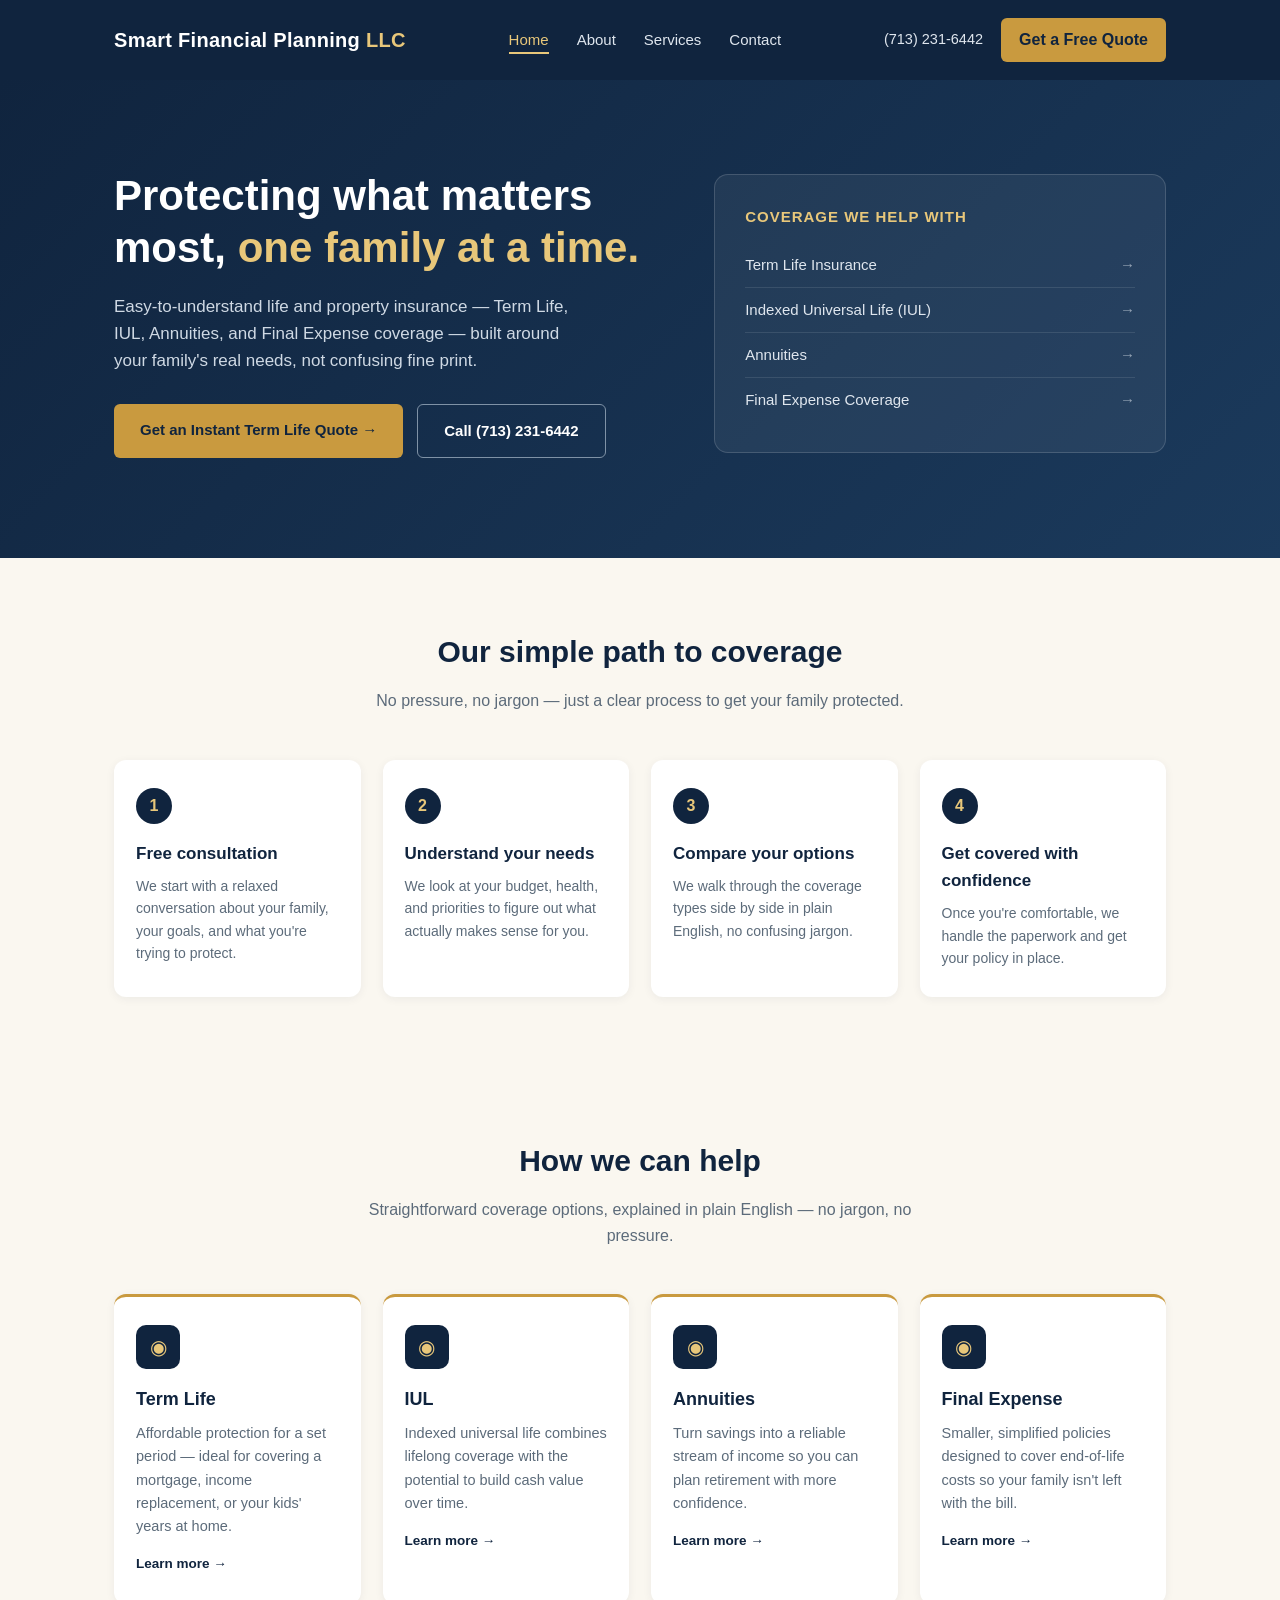
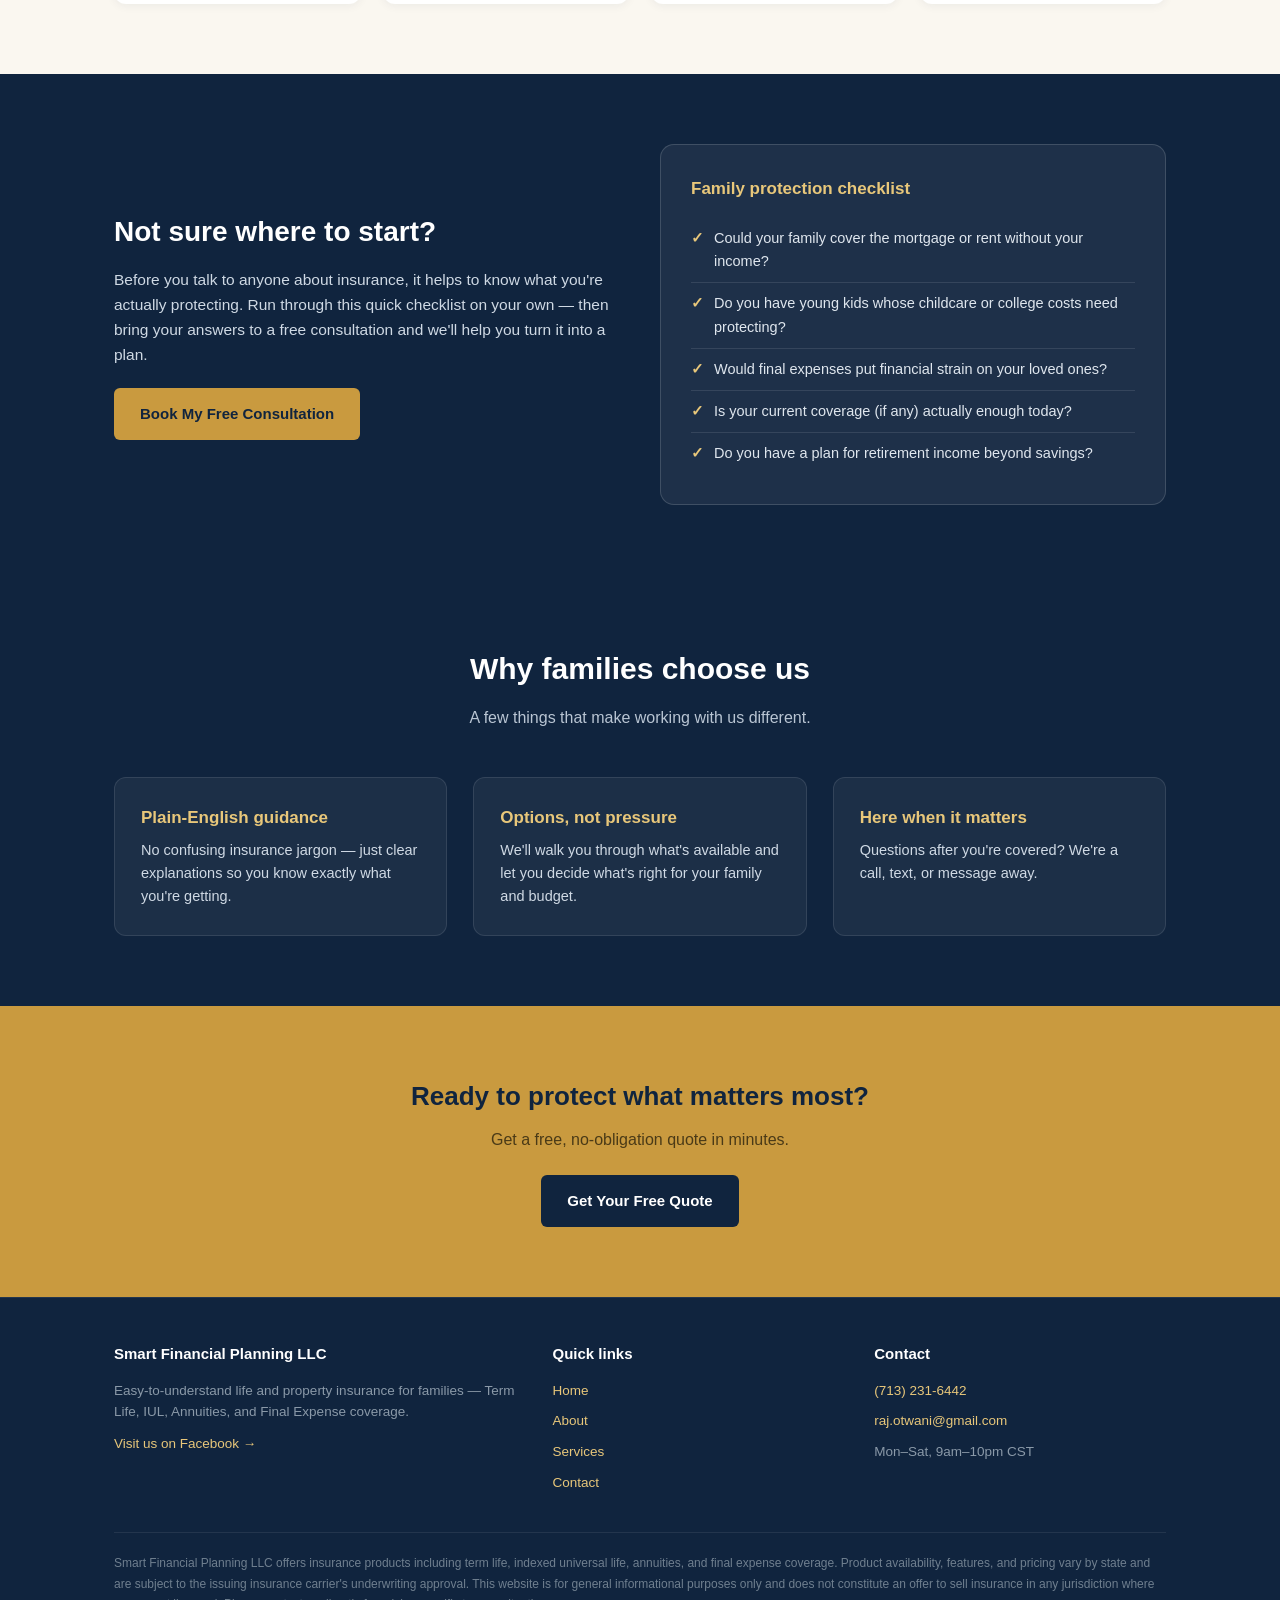
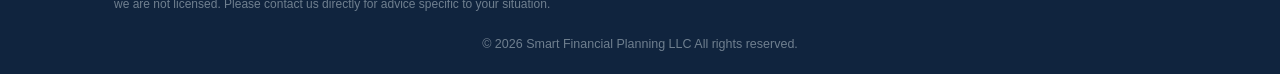
==== index.html @ 163ecabd "Add files via upload" ====
<!DOCTYPE html>
<html lang="en">
<head>
<meta charset="UTF-8">
<meta name="viewport" content="width=device-width, initial-scale=1.0">
<title>Smart Financial Planning LLC | Life &amp; Property Insurance</title>
<meta name="description" content="Easy-to-understand life and property insurance in Houston, TX — Term Life, IUL, Annuities, and Final Expense coverage from Smart Financial Planning LLC">
<link rel="stylesheet" href="styles.css">
</head>
<body>

<header>
  <div class="wrap">
    <div class="logo">Smart Financial Planning <span>LLC</span></div>
    <nav>
      <ul>
        <li><a href="index.html" class="active">Home</a></li>
        <li><a href="about.html">About</a></li>
        <li><a href="services.html">Services</a></li>
        <li><a href="contact.html">Contact</a></li>
      </ul>
    </nav>
    <div class="header-right">
      <span class="header-phone">(713) 231-6442</span>
      <a href="contact.html" class="nav-cta">Get a Free Quote</a>
    </div>
  </div>
</header>

<section class="hero">
  <div class="wrap">
    <div>
      <h1>Protecting what matters most, <em>one family at a time.</em></h1>
      <p>Easy-to-understand life and property insurance — Term Life, IUL, Annuities, and Final Expense coverage — built around your family's real needs, not confusing fine print.</p>
      <div class="btn-row">
        <a href="https://app.back9ins.com/apply/rajotwani" target="_blank" rel="noopener" class="btn btn-primary">Get an Instant Term Life Quote &rarr;</a>
        <a href="tel:+17132316442" class="btn btn-secondary">Call (713) 231-6442</a>
      </div>
    </div>
    <div class="hero-card">
      <h3>Coverage we help with</h3>
      <ul>
        <li><a href="services.html#term">Term Life Insurance</a></li>
        <li><a href="services.html#iul">Indexed Universal Life (IUL)</a></li>
        <li><a href="services.html#annuities">Annuities</a></li>
        <li><a href="services.html#final-expense">Final Expense Coverage</a></li>
      </ul>
    </div>
  </div>
</section>

<section class="process">
  <div class="wrap">
    <h2 class="section-title">Our simple path to coverage</h2>
    <p class="section-sub">No pressure, no jargon — just a clear process to get your family protected.</p>
    <div class="process-grid">
      <div class="process-step">
        <div class="num">1</div>
        <h4>Free consultation</h4>
        <p>We start with a relaxed conversation about your family, your goals, and what you're trying to protect.</p>
      </div>
      <div class="process-step">
        <div class="num">2</div>
        <h4>Understand your needs</h4>
        <p>We look at your budget, health, and priorities to figure out what actually makes sense for you.</p>
      </div>
      <div class="process-step">
        <div class="num">3</div>
        <h4>Compare your options</h4>
        <p>We walk through the coverage types side by side in plain English, no confusing jargon.</p>
      </div>
      <div class="process-step">
        <div class="num">4</div>
        <h4>Get covered with confidence</h4>
        <p>Once you're comfortable, we handle the paperwork and get your policy in place.</p>
      </div>
    </div>
  </div>
</section>

<section class="services" id="services">
  <div class="wrap">
    <h2 class="section-title">How we can help</h2>
    <p class="section-sub">Straightforward coverage options, explained in plain English — no jargon, no pressure.</p>
    <div class="service-grid">
      <div class="service-card">
        <div class="icon">&#9673;</div>
        <h4>Term Life</h4>
        <p>Affordable protection for a set period — ideal for covering a mortgage, income replacement, or your kids' years at home.</p>
        <a class="learn" href="services.html#term">Learn more &rarr;</a>
      </div>
      <div class="service-card">
        <div class="icon">&#9673;</div>
        <h4>IUL</h4>
        <p>Indexed universal life combines lifelong coverage with the potential to build cash value over time.</p>
        <a class="learn" href="services.html#iul">Learn more &rarr;</a>
      </div>
      <div class="service-card">
        <div class="icon">&#9673;</div>
        <h4>Annuities</h4>
        <p>Turn savings into a reliable stream of income so you can plan retirement with more confidence.</p>
        <a class="learn" href="services.html#annuities">Learn more &rarr;</a>
      </div>
      <div class="service-card">
        <div class="icon">&#9673;</div>
        <h4>Final Expense</h4>
        <p>Smaller, simplified policies designed to cover end-of-life costs so your family isn't left with the bill.</p>
        <a class="learn" href="services.html#final-expense">Learn more &rarr;</a>
      </div>
    </div>
  </div>
</section>

<section class="lead-magnet">
  <div class="wrap">
    <div>
      <h2>Not sure where to start?</h2>
      <p>Before you talk to anyone about insurance, it helps to know what you're actually protecting. Run through this quick checklist on your own — then bring your answers to a free consultation and we'll help you turn it into a plan.</p>
      <a href="contact.html" class="btn btn-primary">Book My Free Consultation</a>
    </div>
    <div class="checklist-card">
      <h3>Family protection checklist</h3>
      <ul>
        <li>Could your family cover the mortgage or rent without your income?</li>
        <li>Do you have young kids whose childcare or college costs need protecting?</li>
        <li>Would final expenses put financial strain on your loved ones?</li>
        <li>Is your current coverage (if any) actually enough today?</li>
        <li>Do you have a plan for retirement income beyond savings?</li>
      </ul>
    </div>
  </div>
</section>

<section class="why" id="why">
  <div class="wrap">
    <h2 class="section-title">Why families choose us</h2>
    <p class="section-sub">A few things that make working with us different.</p>
    <div class="why-grid">
      <div class="why-item">
        <h4>Plain-English guidance</h4>
        <p>No confusing insurance jargon — just clear explanations so you know exactly what you're getting.</p>
      </div>
      <div class="why-item">
        <h4>Options, not pressure</h4>
        <p>We'll walk you through what's available and let you decide what's right for your family and budget.</p>
      </div>
      <div class="why-item">
        <h4>Here when it matters</h4>
        <p>Questions after you're covered? We're a call, text, or message away.</p>
      </div>
    </div>
  </div>
</section>

<section class="cta-banner">
  <div class="wrap">
    <h2>Ready to protect what matters most?</h2>
    <p>Get a free, no-obligation quote in minutes.</p>
    <a href="contact.html" class="btn btn-primary">Get Your Free Quote</a>
  </div>
</section>

<footer>
  <div class="wrap">
    <div class="footer-grid">
      <div class="footer-col">
        <h4>Smart Financial Planning LLC</h4>
        <p>Easy-to-understand life and property insurance for families — Term Life, IUL, Annuities, and Final Expense coverage.</p>
        <p><a href="https://www.facebook.com/profile.php?id=61590382359179" target="_blank" rel="noopener">Visit us on Facebook &rarr;</a></p>
      </div>
      <div class="footer-col">
        <h4>Quick links</h4>
        <ul>
          <li><a href="index.html">Home</a></li>
          <li><a href="about.html">About</a></li>
          <li><a href="services.html">Services</a></li>
          <li><a href="contact.html">Contact</a></li>
        </ul>
      </div>
      <div class="footer-col">
        <h4>Contact</h4>
        <ul>
          <li><a href="tel:+17132316442">(713) 231-6442</a></li>
          <li><a href="mailto:raj.otwani@gmail.com">raj.otwani@gmail.com</a></li>
          <li>Mon&ndash;Sat, 9am&ndash;10pm CST</li>
        </ul>
      </div>
    </div>
    <div class="footer-disclosure">
      Smart Financial Planning LLC offers insurance products including term life, indexed universal life, annuities, and final expense coverage. Product availability, features, and pricing vary by state and are subject to the issuing insurance carrier's underwriting approval. This website is for general informational purposes only and does not constitute an offer to sell insurance in any jurisdiction where we are not licensed. Please contact us directly for advice specific to your situation.
    </div>
    <div class="footer-bottom">&copy; 2026 Smart Financial Planning LLC All rights reserved.</div>
  </div>
</footer>

</body>
</html>
---- styles.css ----
:root {
  --navy: #10243e;
  --navy-light: #1b3a5c;
  --gold: #c99a3f;
  --gold-light: #e8c77a;
  --cream: #faf7f0;
  --text-dark: #1c2530;
  --text-muted: #5c6b7a;
  --white: #ffffff;
}
* { box-sizing: border-box; margin: 0; padding: 0; }
body {
  font-family: 'Segoe UI', Helvetica, Arial, sans-serif;
  color: var(--text-dark);
  line-height: 1.6;
  background: var(--white);
}
a { text-decoration: none; color: inherit; }
.wrap { max-width: 1100px; margin: 0 auto; padding: 0 24px; }
img { max-width: 100%; display: block; }

/* Header */
header {
  background: var(--navy);
  color: var(--white);
  position: sticky;
  top: 0;
  z-index: 100;
}
header .wrap {
  display: flex;
  align-items: center;
  justify-content: space-between;
  padding-top: 18px;
  padding-bottom: 18px;
  gap: 20px;
}
.logo {
  font-size: 20px;
  font-weight: 700;
  letter-spacing: 0.3px;
  white-space: nowrap;
}
.logo span { color: var(--gold-light); }
nav ul {
  list-style: none;
  display: flex;
  gap: 28px;
}
nav a {
  font-size: 15px;
  color: #dfe6ee;
  transition: color 0.2s;
  padding-bottom: 4px;
  border-bottom: 2px solid transparent;
}
nav a:hover { color: var(--gold-light); }
nav a.active { color: var(--gold-light); border-bottom-color: var(--gold-light); }
.header-right { display: flex; align-items: center; gap: 18px; }
.header-phone { font-size: 14.5px; color: #dfe6ee; white-space: nowrap; }
.nav-cta {
  background: var(--gold);
  color: var(--navy) !important;
  padding: 9px 18px;
  border-radius: 6px;
  font-weight: 600;
  white-space: nowrap;
}
.nav-cta:hover { background: var(--gold-light); }

/* Page hero (inner pages) */
.page-hero {
  background: linear-gradient(135deg, var(--navy) 0%, var(--navy-light) 100%);
  color: var(--white);
  padding: 56px 0;
  text-align: center;
}
.page-hero h1 { font-size: 34px; margin-bottom: 10px; }
.page-hero p { color: #cfd9e4; font-size: 16px; max-width: 560px; margin: 0 auto; }
.breadcrumb { font-size: 13px; color: var(--gold-light); margin-bottom: 12px; text-transform: uppercase; letter-spacing: 1px; }

/* Home Hero */
.hero {
  background: linear-gradient(135deg, var(--navy) 0%, var(--navy-light) 100%);
  color: var(--white);
  padding: 90px 0 100px;
}
.hero .wrap {
  display: grid;
  grid-template-columns: 1.1fr 0.9fr;
  gap: 48px;
  align-items: center;
}
.hero h1 { font-size: 42px; line-height: 1.25; margin-bottom: 18px; }
.hero h1 em { font-style: normal; color: var(--gold-light); }
.hero p { font-size: 17px; color: #cfd9e4; margin-bottom: 30px; max-width: 480px; }
.btn-row { display: flex; gap: 14px; flex-wrap: wrap; }
.btn { display: inline-block; padding: 14px 26px; border-radius: 6px; font-weight: 600; font-size: 15px; }
.btn-primary { background: var(--gold); color: var(--navy); }
.btn-primary:hover { background: var(--gold-light); }
.btn-secondary { border: 1.5px solid #7f92a6; color: var(--white); }
.btn-secondary:hover { border-color: var(--gold-light); color: var(--gold-light); }

.hero-card {
  background: rgba(255,255,255,0.06);
  border: 1px solid rgba(255,255,255,0.15);
  border-radius: 14px;
  padding: 30px;
}
.hero-card h3 { font-size: 15px; color: var(--gold-light); margin-bottom: 14px; text-transform: uppercase; letter-spacing: 1px; }
.hero-card ul { list-style: none; }
.hero-card li { padding: 0; border-bottom: 1px solid rgba(255,255,255,0.1); font-size: 15px; color: #dfe6ee; }
.hero-card li:last-child { border-bottom: none; }
.hero-card li a { display: flex; align-items: center; justify-content: space-between; padding: 10px 0; color: #dfe6ee; transition: color 0.2s; }
.hero-card li a:hover { color: var(--gold-light); }
.hero-card li a::after { content: "\2192"; opacity: 0.6; margin-left: 10px; }
.hero-card li a:hover::after { opacity: 1; }

/* Section shared */
section { padding: 70px 0; }
.section-title { text-align: center; margin-bottom: 12px; font-size: 30px; color: var(--navy); }
.section-sub { text-align: center; color: var(--text-muted); max-width: 560px; margin: 0 auto 46px; font-size: 16px; }

/* Process steps */
.process { background: var(--cream); }
.process-grid { display: grid; grid-template-columns: repeat(4, 1fr); gap: 22px; counter-reset: step; }
.process-step {
  background: var(--white);
  border-radius: 12px;
  padding: 28px 22px;
  box-shadow: 0 2px 10px rgba(16,36,62,0.06);
  position: relative;
}
.process-step .num {
  width: 36px; height: 36px;
  border-radius: 50%;
  background: var(--navy);
  color: var(--gold-light);
  display: flex; align-items: center; justify-content: center;
  font-weight: 700;
  margin-bottom: 16px;
}
.process-step h4 { font-size: 17px; margin-bottom: 8px; color: var(--navy); }
.process-step p { font-size: 14px; color: var(--text-muted); }

/* Services */
.services { background: var(--cream); }
.service-grid { display: grid; grid-template-columns: repeat(4, 1fr); gap: 22px; }
.service-card {
  background: var(--white);
  border-radius: 12px;
  padding: 28px 22px;
  box-shadow: 0 2px 10px rgba(16,36,62,0.06);
  border-top: 3px solid var(--gold);
}
.service-card .icon {
  width: 44px; height: 44px;
  border-radius: 10px;
  background: var(--navy);
  color: var(--gold-light);
  display: flex; align-items: center; justify-content: center;
  font-size: 20px;
  margin-bottom: 16px;
}
.service-card h4 { font-size: 18px; margin-bottom: 8px; color: var(--navy); }
.service-card p { font-size: 14.5px; color: var(--text-muted); margin-bottom: 12px; }
.service-card a.learn { font-size: 13.5px; font-weight: 600; color: var(--navy); }
.service-card a.learn:hover { color: var(--gold); }

/* Tabs (services page) */
.tabs-layout { display: grid; grid-template-columns: 280px 1fr; gap: 30px; }
.tab-list { list-style: none; display: flex; flex-direction: column; gap: 8px; }
.tab-list button {
  width: 100%;
  text-align: left;
  padding: 14px 18px;
  border-radius: 8px;
  border: 1px solid #eadfc7;
  background: var(--white);
  font-size: 15px;
  font-weight: 600;
  color: var(--navy);
  cursor: pointer;
  font-family: inherit;
}
.tab-list button.active { background: var(--navy); color: var(--white); border-color: var(--navy); }
.tab-panel { display: none; background: var(--white); border-radius: 14px; padding: 34px; box-shadow: 0 2px 10px rgba(16,36,62,0.06); }
.tab-panel.active { display: block; }
.tab-panel h3 { font-size: 24px; color: var(--navy); margin-bottom: 14px; }
.tab-panel p { color: var(--text-muted); margin-bottom: 16px; font-size: 15px; }
.tab-panel ul { margin: 0 0 20px 20px; color: var(--text-muted); font-size: 14.5px; }
.tab-panel li { margin-bottom: 6px; }
.who-for {
  background: var(--cream);
  border-radius: 10px;
  padding: 16px 20px;
  font-size: 14px;
  color: var(--navy);
  margin-bottom: 20px;
}
.who-for strong { color: var(--navy); }

/* Lead magnet */
.lead-magnet { background: var(--navy); color: var(--white); }
.lead-magnet .wrap { display: grid; grid-template-columns: 1fr 1fr; gap: 40px; align-items: center; }
.lead-magnet h2 { font-size: 28px; margin-bottom: 14px; }
.lead-magnet p { color: #cfd9e4; margin-bottom: 20px; font-size: 15.5px; }
.checklist-card { background: rgba(255,255,255,0.06); border: 1px solid rgba(255,255,255,0.15); border-radius: 14px; padding: 30px; }
.checklist-card h3 { color: var(--gold-light); font-size: 17px; margin-bottom: 16px; }
.checklist-card ul { list-style: none; }
.checklist-card li { padding: 9px 0; border-bottom: 1px solid rgba(255,255,255,0.1); font-size: 14.5px; color: #dfe6ee; display: flex; gap: 10px; }
.checklist-card li:last-child { border-bottom: none; }
.checklist-card li::before { content: "\2713"; color: var(--gold-light); font-weight: 700; }

/* About */
.about .wrap { display: grid; grid-template-columns: 0.8fr 1.2fr; gap: 50px; align-items: center; }
.about-photo { width: 100%; aspect-ratio: 4/5; border-radius: 14px; object-fit: cover; display: block; box-shadow: 0 6px 20px rgba(16,36,62,0.18); }
.about h2 { font-size: 28px; color: var(--navy); margin-bottom: 16px; }
.about p { color: var(--text-muted); margin-bottom: 14px; font-size: 15.5px; }
.about-badges { display: flex; gap: 14px; margin-top: 22px; flex-wrap: wrap; }
.badge { background: var(--cream); border: 1px solid #eadfc7; color: var(--navy); padding: 8px 14px; border-radius: 20px; font-size: 13.5px; font-weight: 600; }

.values-grid { display: grid; grid-template-columns: repeat(3, 1fr); gap: 22px; }
.value-card { background: var(--cream); border-radius: 12px; padding: 26px; }
.value-card h4 { color: var(--navy); font-size: 17px; margin-bottom: 8px; }
.value-card p { color: var(--text-muted); font-size: 14.5px; }

/* Why us */
.why { background: var(--navy); color: var(--white); }
.why .section-title, .why .section-sub { color: var(--white); }
.why .section-sub { color: #b9c5d3; }
.why-grid { display: grid; grid-template-columns: repeat(3, 1fr); gap: 26px; }
.why-item { background: rgba(255,255,255,0.05); border: 1px solid rgba(255,255,255,0.1); border-radius: 12px; padding: 26px; }
.why-item h4 { color: var(--gold-light); margin-bottom: 8px; font-size: 17px; }
.why-item p { color: #cfd9e4; font-size: 14.5px; }

/* CTA banner */
.cta-banner { background: var(--gold); text-align: center; }
.cta-banner h2 { color: var(--navy); font-size: 26px; margin-bottom: 10px; }
.cta-banner p { color: #4a3a17; margin-bottom: 22px; }
.cta-banner .btn-primary { background: var(--navy); color: var(--white); }
.cta-banner .btn-primary:hover { background: var(--navy-light); }

/* Contact */
.contact { background: var(--cream); }
.contact-grid { display: grid; grid-template-columns: 1fr 1fr; gap: 40px; }
.contact-info { background: var(--white); border-radius: 14px; padding: 34px; box-shadow: 0 2px 10px rgba(16,36,62,0.06); }
.contact-info h3 { color: var(--navy); font-size: 20px; margin-bottom: 20px; }
.contact-row { display: flex; gap: 14px; align-items: flex-start; margin-bottom: 18px; }
.contact-row .ic {
  width: 38px; height: 38px; border-radius: 8px;
  background: var(--navy); color: var(--gold-light);
  display: flex; align-items: center; justify-content: center;
  flex-shrink: 0; font-size: 16px;
}
.contact-row a, .contact-row span { font-size: 15px; color: var(--text-dark); }
.contact-row .label { display: block; font-size: 12.5px; color: var(--text-muted); margin-bottom: 2px; }

.contact-form { background: var(--navy); border-radius: 14px; padding: 34px; color: var(--white); }
.contact-form h3 { font-size: 20px; margin-bottom: 8px; }
.contact-form p { color: #b9c5d3; font-size: 14px; margin-bottom: 20px; }
.contact-form label { font-size: 13px; color: #cfd9e4; display: block; margin-bottom: 6px; }
.contact-form input, .contact-form textarea {
  width: 100%; padding: 11px 12px; border-radius: 6px;
  border: 1px solid rgba(255,255,255,0.2);
  background: rgba(255,255,255,0.06);
  color: var(--white); font-size: 14px; margin-bottom: 16px; font-family: inherit;
}
.contact-form input::placeholder, .contact-form textarea::placeholder { color: #8a99a8; }
.contact-form button {
  background: var(--gold); color: var(--navy); border: none;
  padding: 13px 20px; border-radius: 6px; font-weight: 700; font-size: 15px;
  cursor: pointer; width: 100%;
}
.contact-form button:hover { background: var(--gold-light); }
.form-note { font-size: 12px; color: #8a99a8; margin-top: 10px; }

/* Footer */
footer { background: var(--navy); color: #8a99a8; padding: 44px 0 20px; font-size: 13.5px; border-top: 1px solid rgba(255,255,255,0.08); }
.footer-grid { display: grid; grid-template-columns: 1.4fr 1fr 1fr; gap: 30px; margin-bottom: 30px; }
.footer-col h4 { color: var(--white); font-size: 15px; margin-bottom: 14px; }
.footer-col p { color: #8a99a8; margin-bottom: 10px; }
.footer-col ul { list-style: none; }
.footer-col li { margin-bottom: 9px; }
.footer-col a:hover { color: var(--gold-light); }
.footer-disclosure { border-top: 1px solid rgba(255,255,255,0.08); padding-top: 20px; font-size: 12px; color: #6f7f8f; line-height: 1.7; }
.footer-bottom { text-align: center; margin-top: 20px; font-size: 12.5px; color: #6f7f8f; }
footer a { color: var(--gold-light); }

@media (max-width: 860px) {
  nav ul { display: none; }
  .header-phone { display: none; }
  .hero .wrap, .about .wrap, .contact-grid, .lead-magnet .wrap, .tabs-layout, .footer-grid { grid-template-columns: 1fr; }
  .service-grid, .process-grid, .why-grid, .values-grid { grid-template-columns: repeat(2, 1fr); }
  .hero h1 { font-size: 32px; }
}
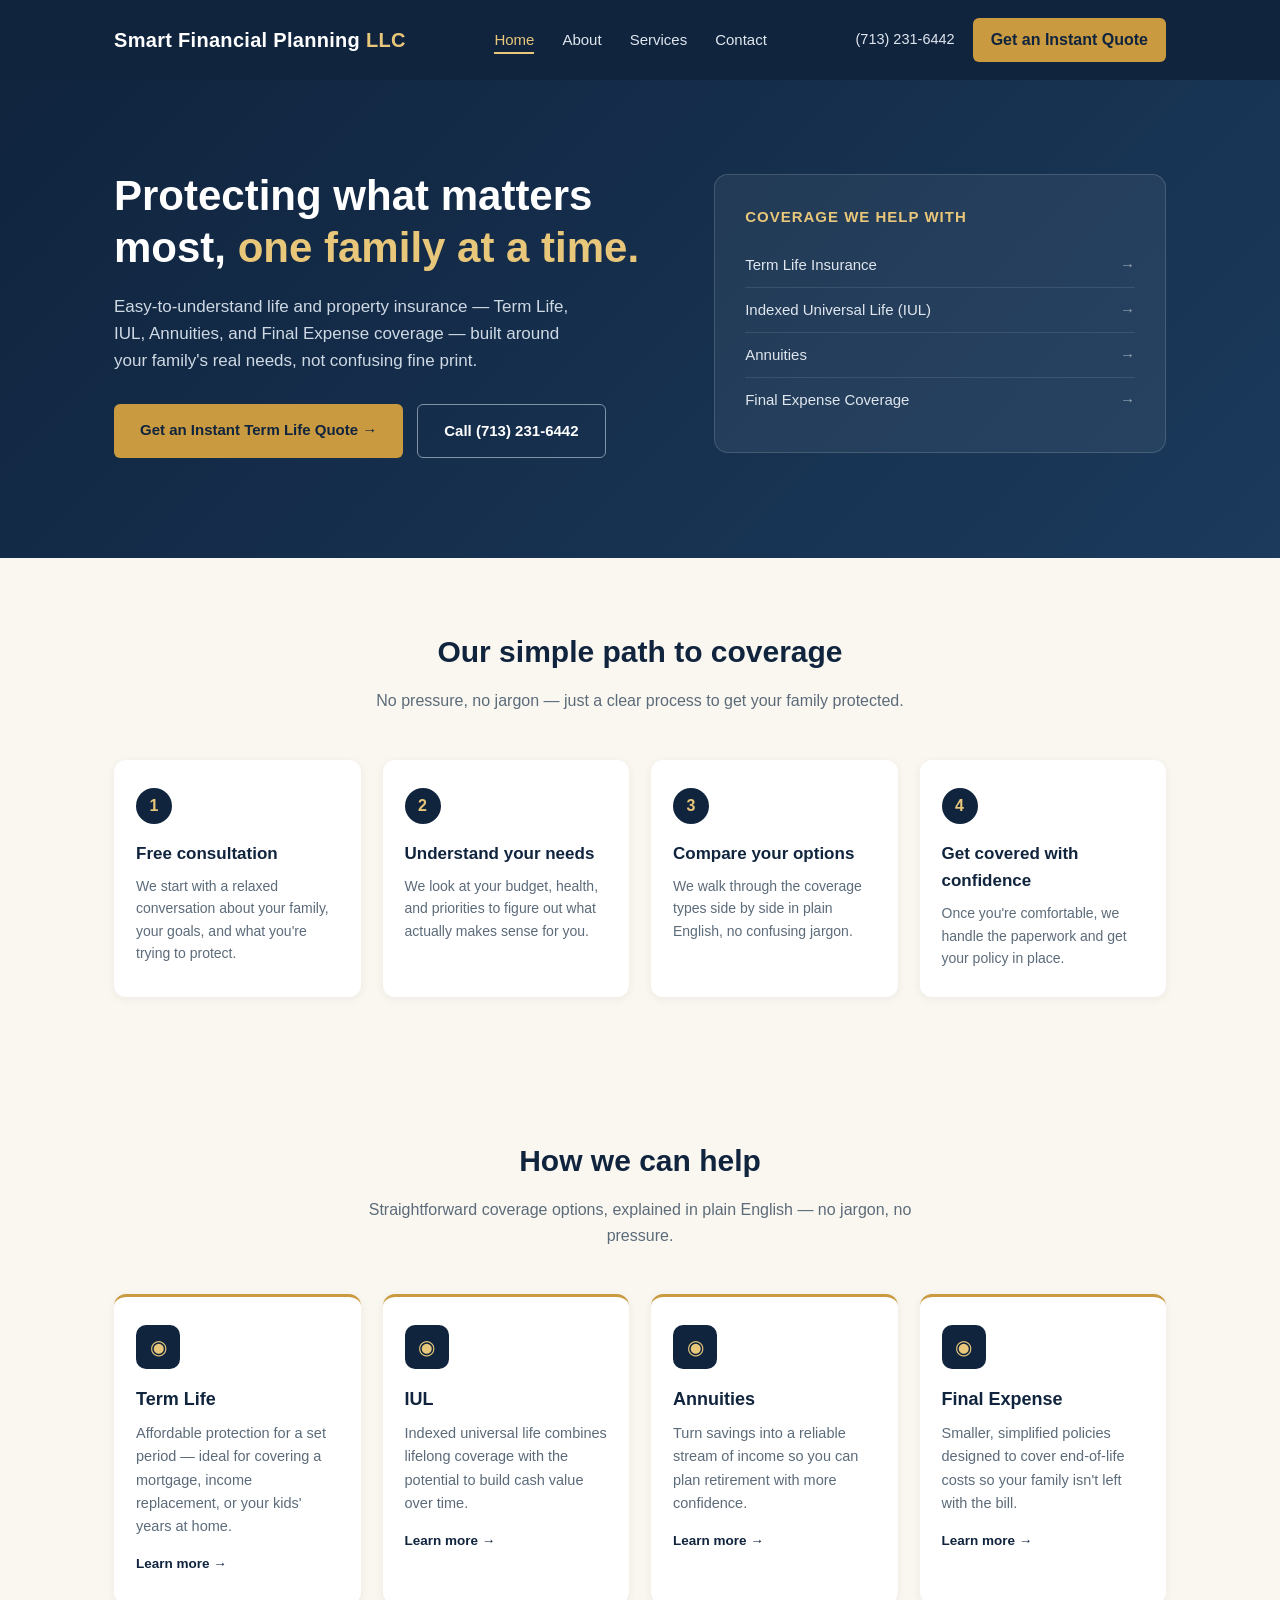
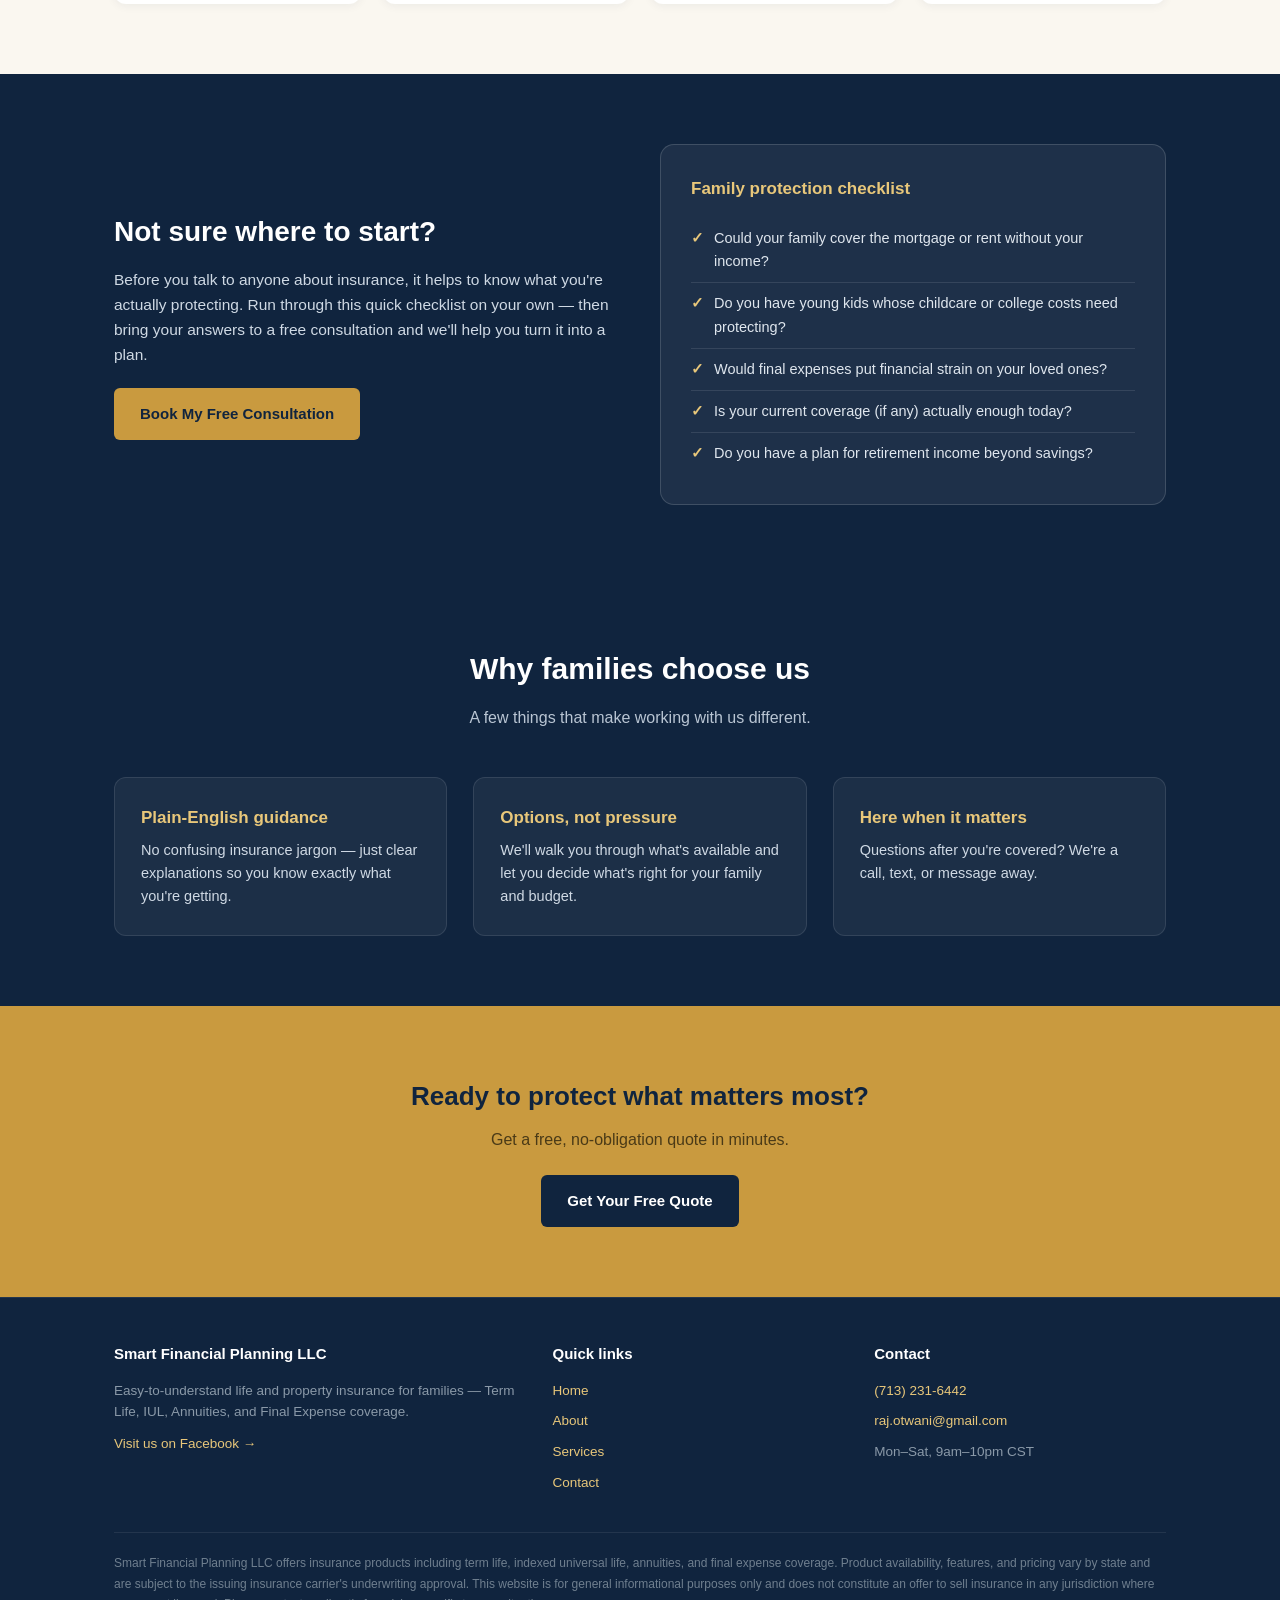
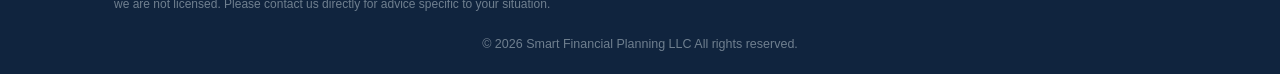
==== commit d487263f: "ss" ====
--- a/index.html
+++ b/index.html
@@ -22,7 +22,7 @@
     </nav>
     <div class="header-right">
       <span class="header-phone">(713) 231-6442</span>
-      <a href="contact.html" class="nav-cta">Get a Free Quote</a>
+      <a href="https://app.back9ins.com/apply/SmartFinancialPlan" target="_blank" rel="noopener" class="nav-cta">Get an Instant Quote</a>
     </div>
   </div>
 </header>
@@ -33,7 +33,7 @@
       <h1>Protecting what matters most, <em>one family at a time.</em></h1>
       <p>Easy-to-understand life and property insurance — Term Life, IUL, Annuities, and Final Expense coverage — built around your family's real needs, not confusing fine print.</p>
       <div class="btn-row">
-        <a href="https://app.back9ins.com/apply/rajotwani" target="_blank" rel="noopener" class="btn btn-primary">Get an Instant Term Life Quote &rarr;</a>
+        <a href="https://app.back9ins.com/apply/SmartFinancialPlan" target="_blank" rel="noopener" class="btn btn-primary">Get an Instant Term Life Quote &rarr;</a>
         <a href="tel:+17132316442" class="btn btn-secondary">Call (713) 231-6442</a>
       </div>
     </div>
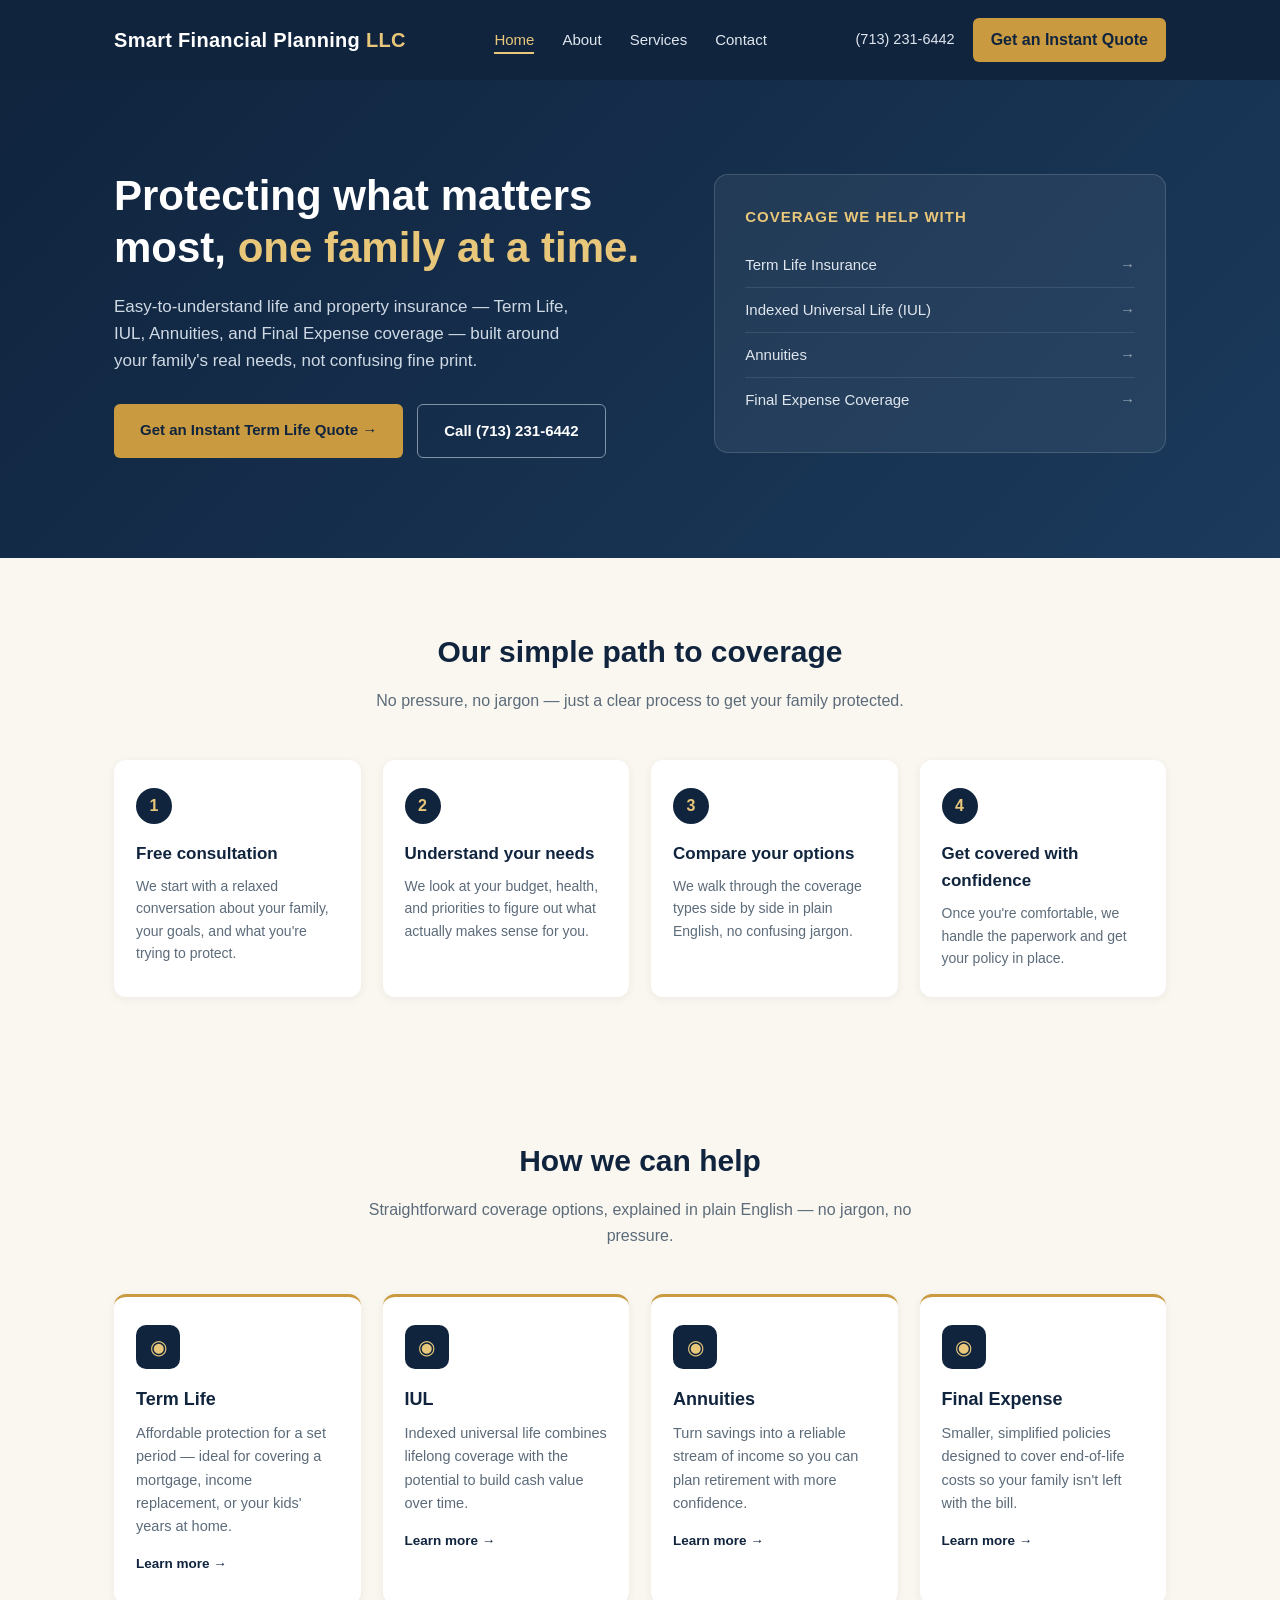
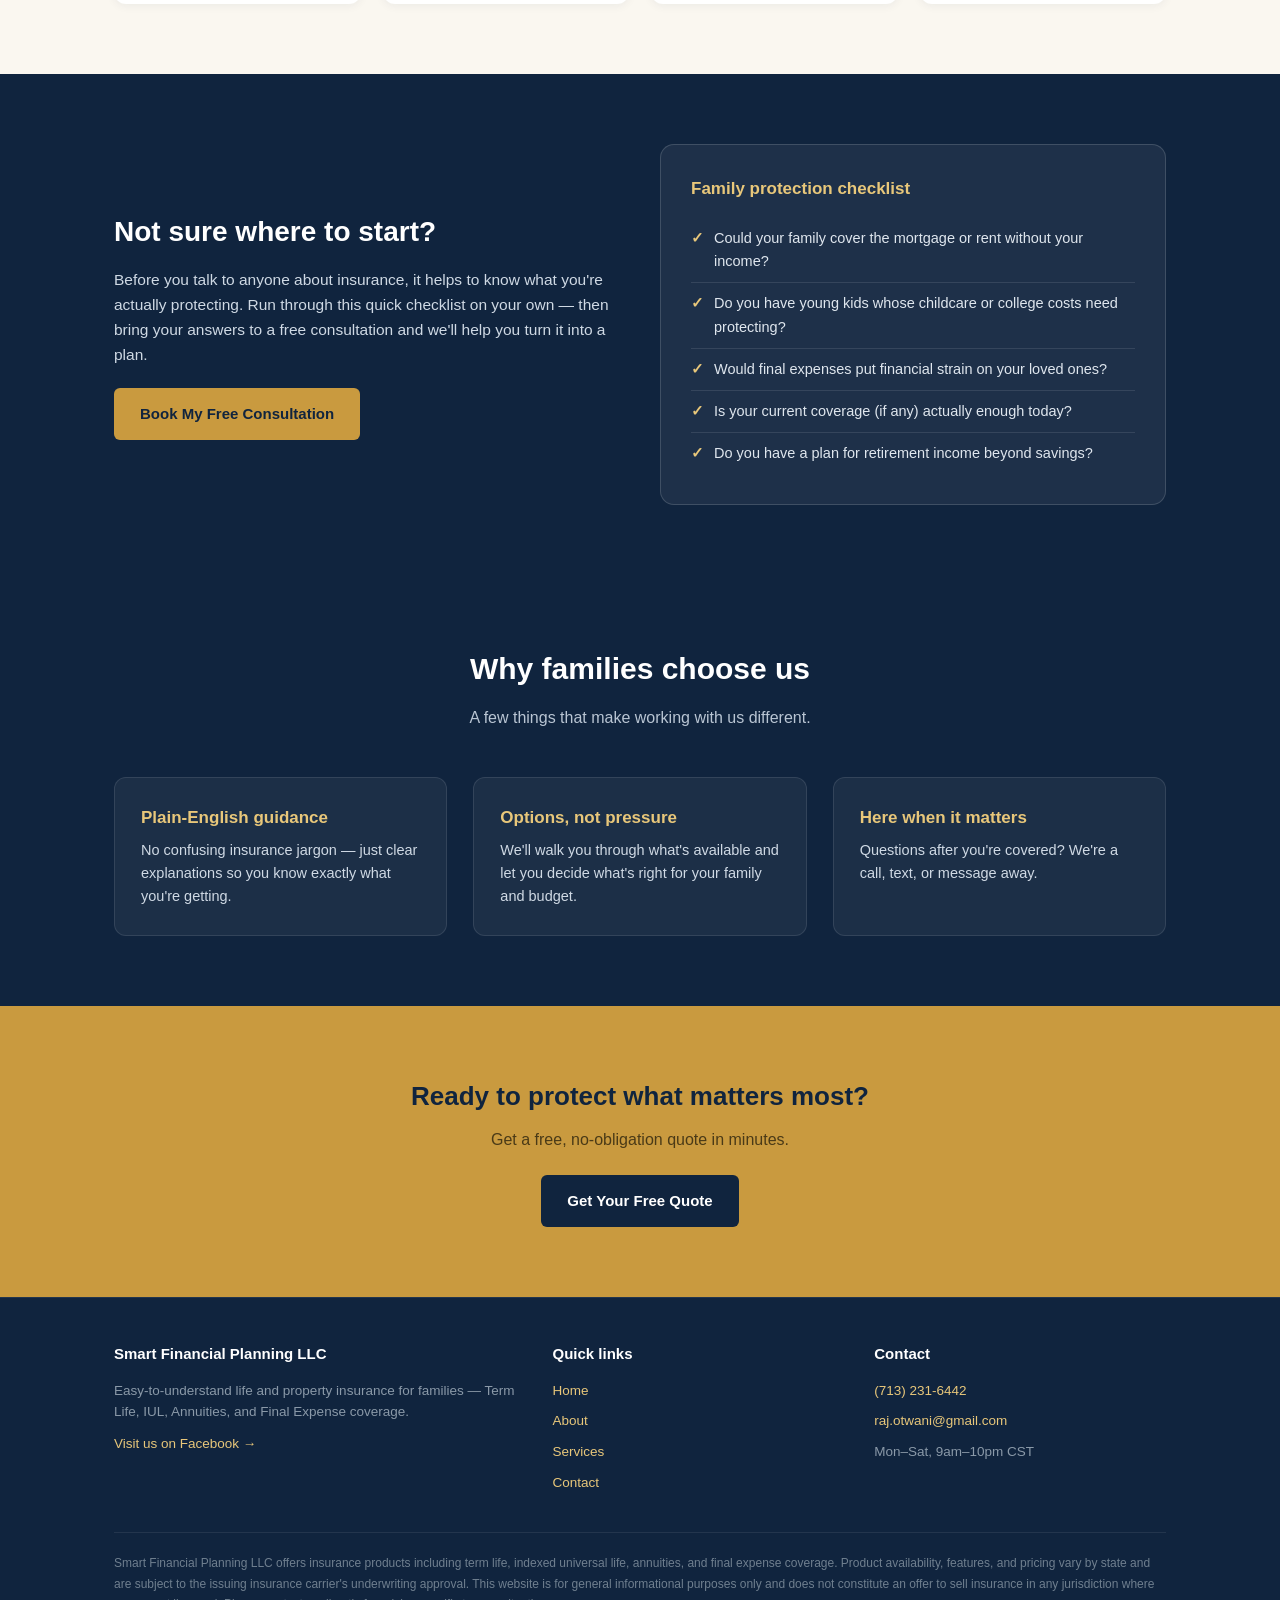
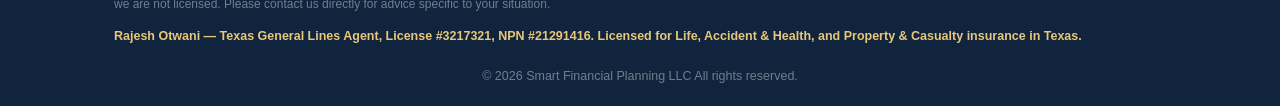
==== commit 3cdee68c: "about page and license updated about page and license updated" ====
--- a/index.html
+++ b/index.html
@@ -189,6 +189,7 @@
     <div class="footer-disclosure">
       Smart Financial Planning LLC offers insurance products including term life, indexed universal life, annuities, and final expense coverage. Product availability, features, and pricing vary by state and are subject to the issuing insurance carrier's underwriting approval. This website is for general informational purposes only and does not constitute an offer to sell insurance in any jurisdiction where we are not licensed. Please contact us directly for advice specific to your situation.
     </div>
+    <div class="footer-license">Rajesh Otwani &mdash; Texas General Lines Agent, License #3217321, NPN #21291416. Licensed for Life, Accident &amp; Health, and Property &amp; Casualty insurance in Texas.</div>
     <div class="footer-bottom">&copy; 2026 Smart Financial Planning LLC All rights reserved.</div>
   </div>
 </footer>
--- a/styles.css
+++ b/styles.css
@@ -284,6 +284,7 @@
 .footer-col li { margin-bottom: 9px; }
 .footer-col a:hover { color: var(--gold-light); }
 .footer-disclosure { border-top: 1px solid rgba(255,255,255,0.08); padding-top: 20px; font-size: 12px; color: #6f7f8f; line-height: 1.7; }
+.footer-license { margin-top: 12px; font-size: 12.5px; font-weight: 700; color: var(--gold-light); line-height: 1.6; }
 .footer-bottom { text-align: center; margin-top: 20px; font-size: 12.5px; color: #6f7f8f; }
 footer a { color: var(--gold-light); }
 
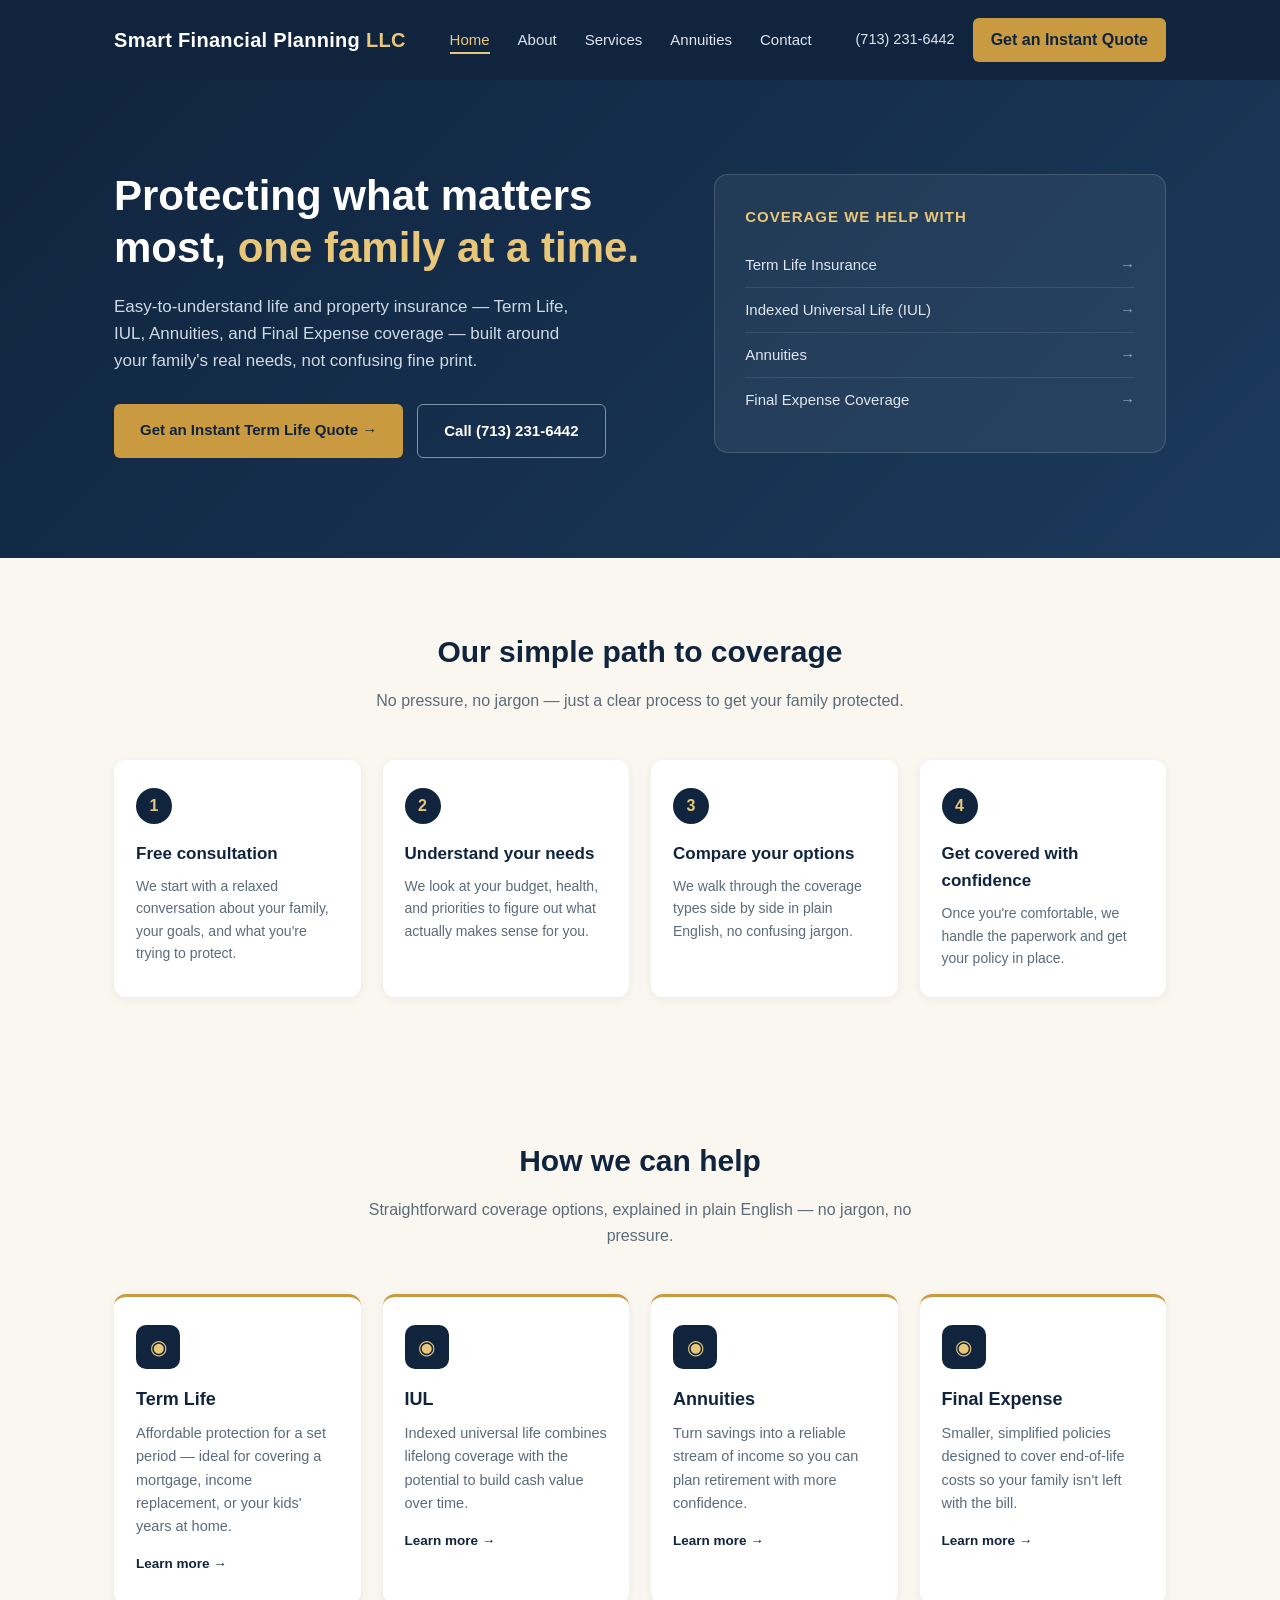
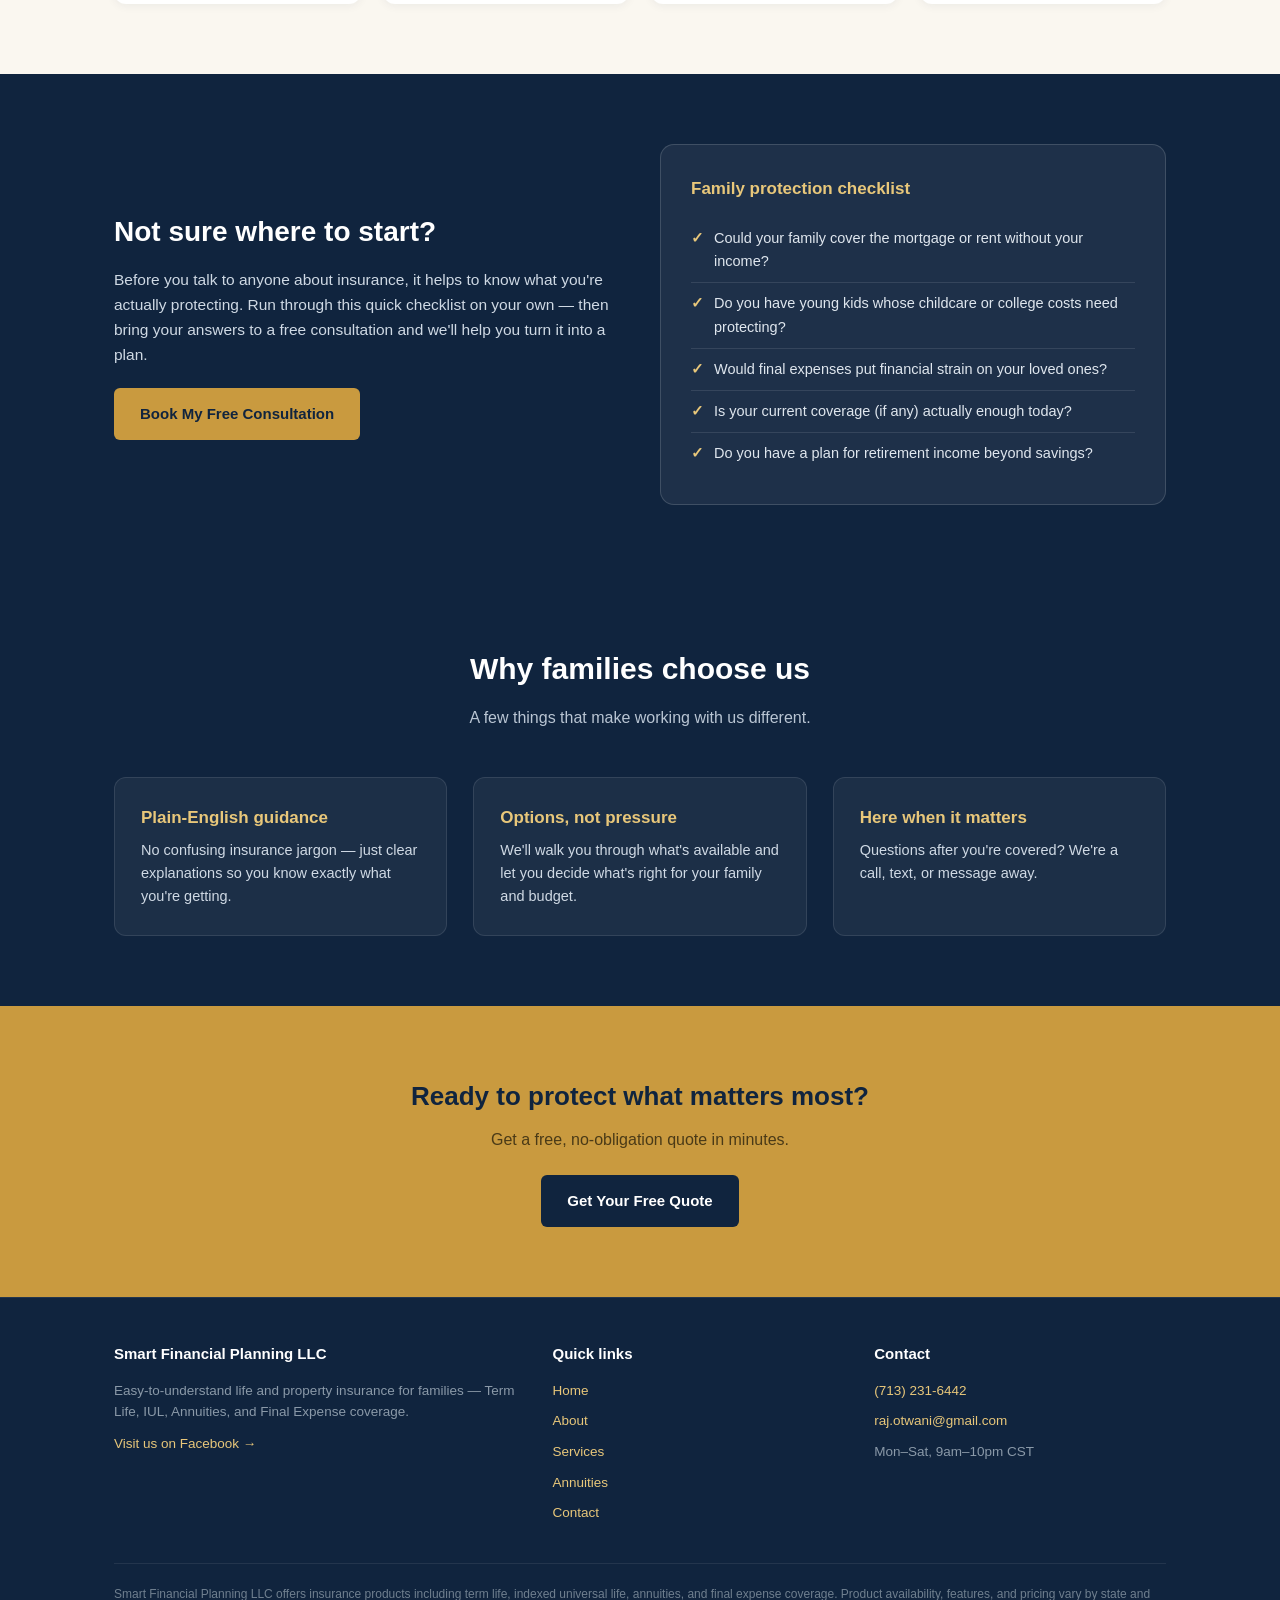
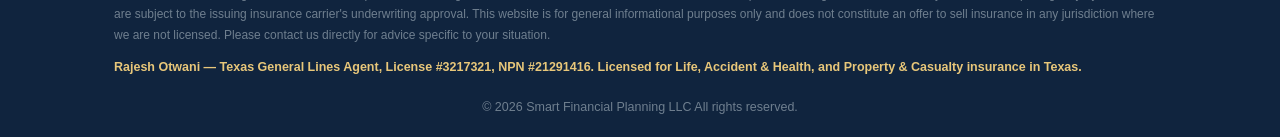
==== commit 6793af08: "annuity page link added annuity education page" ====
--- a/index.html
+++ b/index.html
@@ -17,6 +17,7 @@
         <li><a href="index.html" class="active">Home</a></li>
         <li><a href="about.html">About</a></li>
         <li><a href="services.html">Services</a></li>
+        <li><a href="annuities.html">Annuities</a></li>
         <li><a href="contact.html">Contact</a></li>
       </ul>
     </nav>
@@ -42,7 +43,7 @@
       <ul>
         <li><a href="services.html#term">Term Life Insurance</a></li>
         <li><a href="services.html#iul">Indexed Universal Life (IUL)</a></li>
-        <li><a href="services.html#annuities">Annuities</a></li>
+        <li><a href="annuities.html">Annuities</a></li>
         <li><a href="services.html#final-expense">Final Expense Coverage</a></li>
       </ul>
     </div>
@@ -174,6 +175,7 @@
           <li><a href="index.html">Home</a></li>
           <li><a href="about.html">About</a></li>
           <li><a href="services.html">Services</a></li>
+          <li><a href="annuities.html">Annuities</a></li>
           <li><a href="contact.html">Contact</a></li>
         </ul>
       </div>
--- a/styles.css
+++ b/styles.css
@@ -285,6 +285,13 @@
 .footer-col a:hover { color: var(--gold-light); }
 .footer-disclosure { border-top: 1px solid rgba(255,255,255,0.08); padding-top: 20px; font-size: 12px; color: #6f7f8f; line-height: 1.7; }
 .footer-license { margin-top: 12px; font-size: 12.5px; font-weight: 700; color: var(--gold-light); line-height: 1.6; }
+
+/* FAQ (annuities page) */
+.faq-simple { max-width: 780px; margin: 0 auto; }
+.faq-simple-item { border-bottom: 1px solid #eadfc7; padding: 22px 0; }
+.faq-simple-item:last-child { border-bottom: none; }
+.faq-simple-item h4 { color: var(--navy); font-size: 18px; margin-bottom: 8px; }
+.faq-simple-item p { color: var(--text-muted); font-size: 15px; margin: 0; }
 .footer-bottom { text-align: center; margin-top: 20px; font-size: 12.5px; color: #6f7f8f; }
 footer a { color: var(--gold-light); }
 
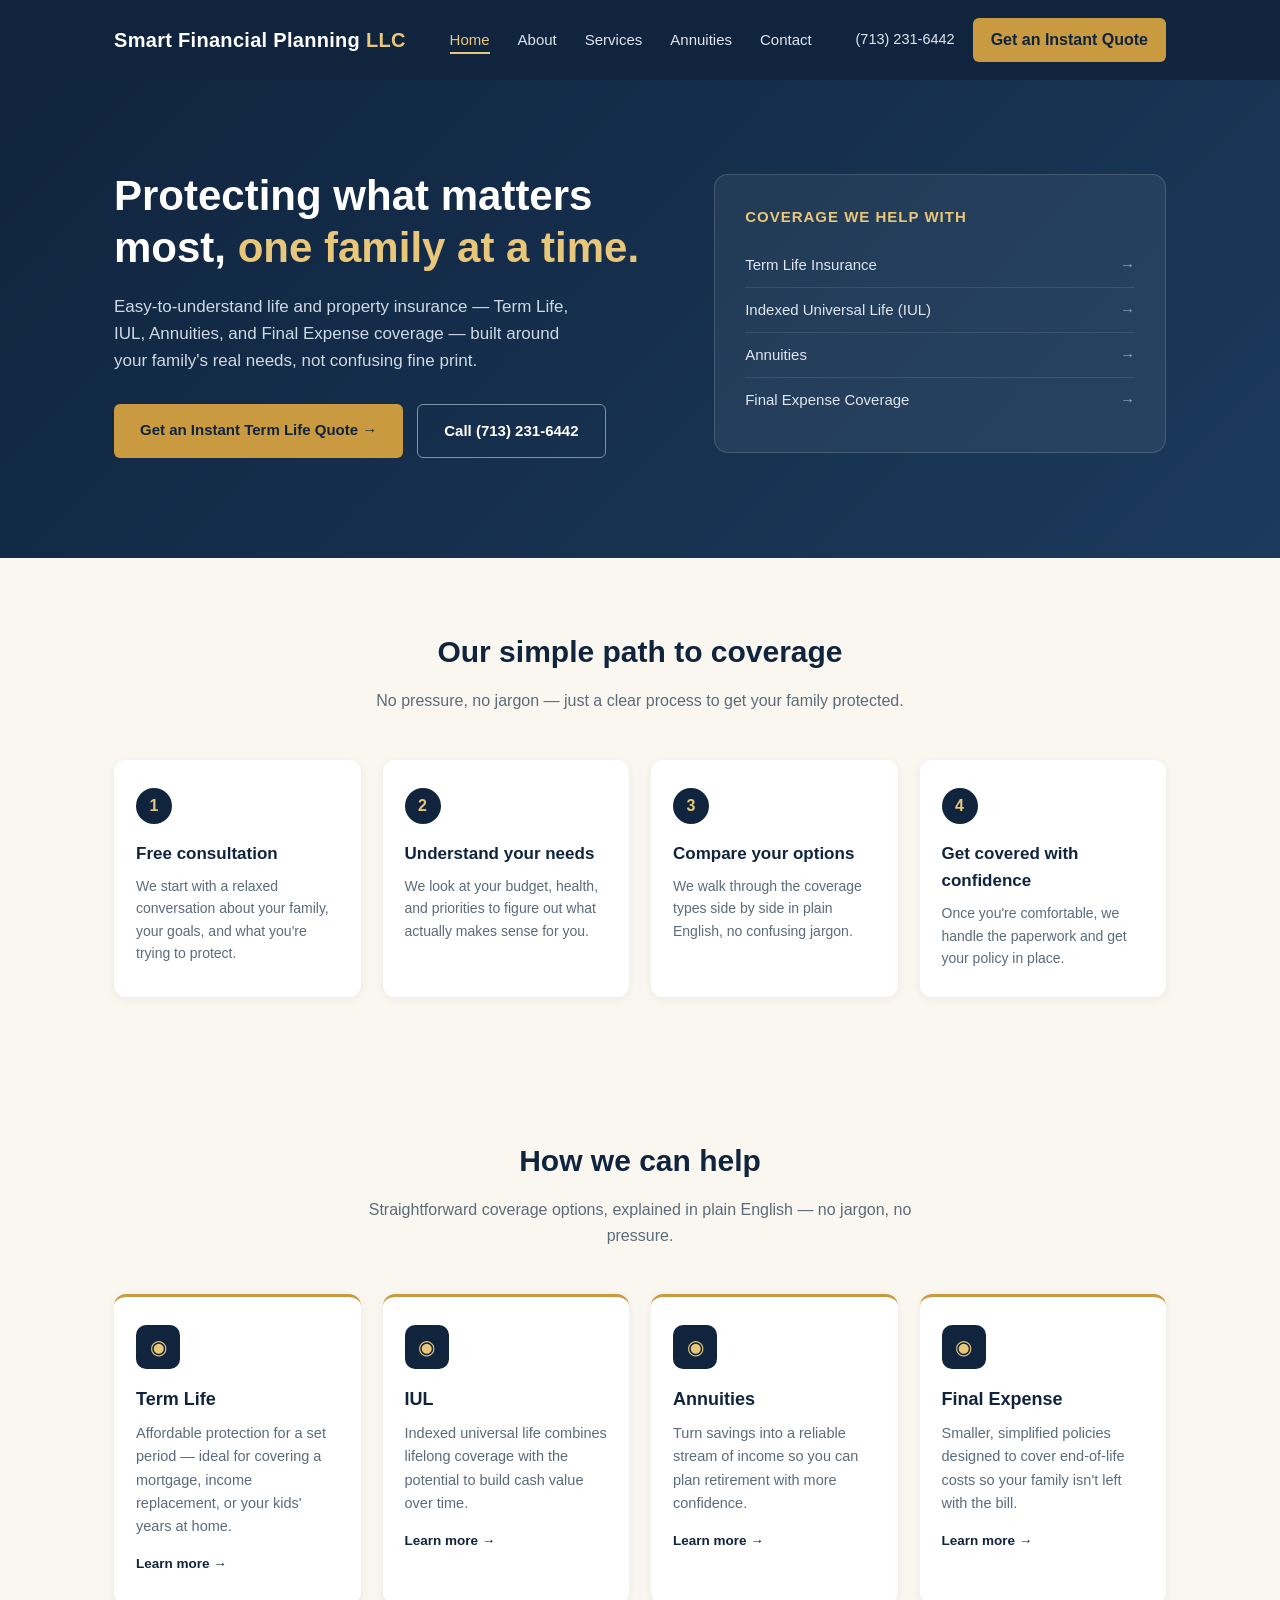
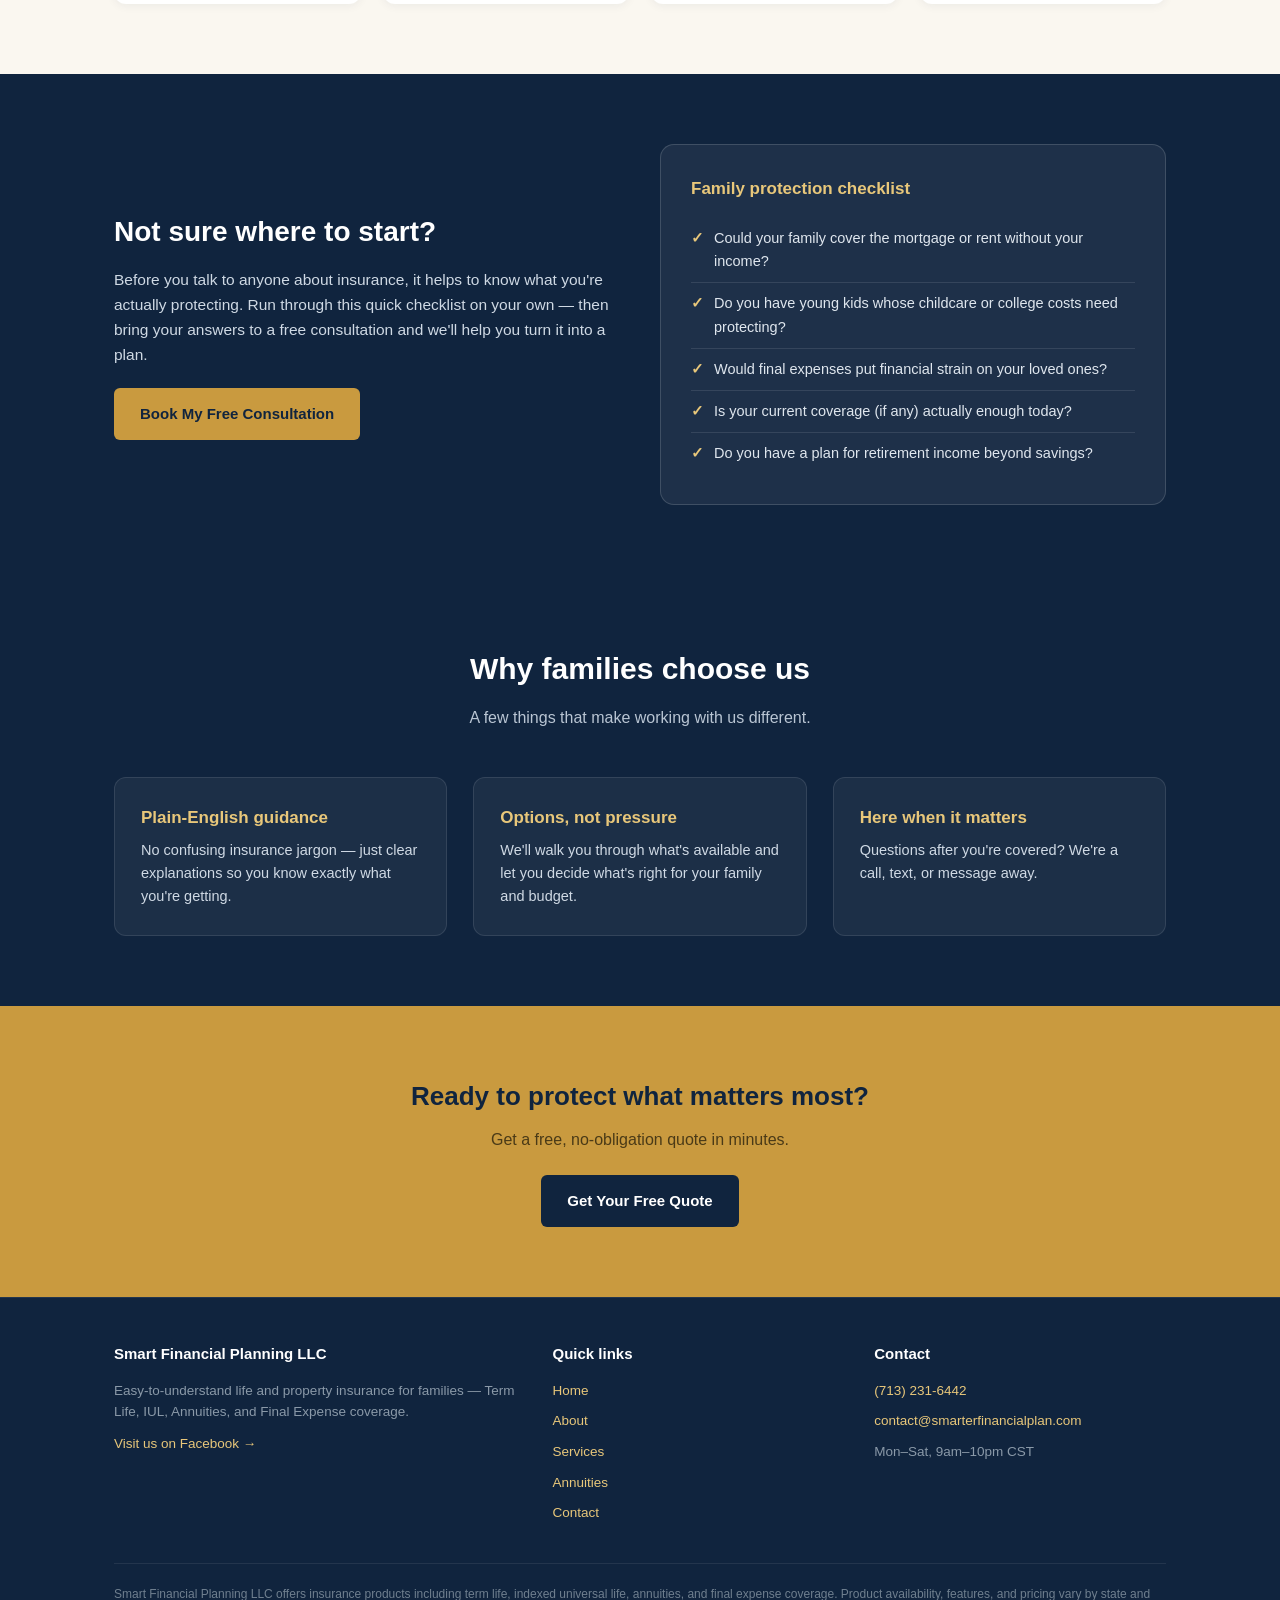
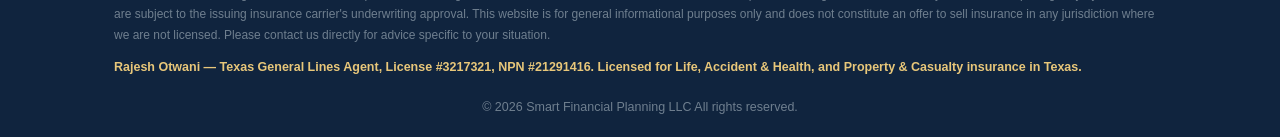
==== commit 2f61e035: "Use contact@smarterfinancialplan.com as the public email Co-Authored-By: Claude Opus 5.5 <noreply@an" ====
--- a/index.html
+++ b/index.html
@@ -6,19 +6,22 @@
 <title>Smart Financial Planning LLC | Life &amp; Property Insurance</title>
 <meta name="description" content="Easy-to-understand life and property insurance in Houston, TX — Term Life, IUL, Annuities, and Final Expense coverage from Smart Financial Planning LLC">
 <link rel="stylesheet" href="styles.css">
+<link rel="icon" href="favicon.svg" type="image/svg+xml">
 </head>
 <body>
 
 <header>
   <div class="wrap">
     <div class="logo">Smart Financial Planning <span>LLC</span></div>
-    <nav>
+    <button class="menu-toggle" aria-label="Open menu" aria-expanded="false" aria-controls="site-nav"><span></span><span></span><span></span></button>
+    <nav id="site-nav">
       <ul>
         <li><a href="index.html" class="active">Home</a></li>
         <li><a href="about.html">About</a></li>
         <li><a href="services.html">Services</a></li>
         <li><a href="annuities.html">Annuities</a></li>
         <li><a href="contact.html">Contact</a></li>
+        <li class="nav-cta-mobile"><a href="https://app.back9ins.com/apply/SmartFinancialPlan" target="_blank" rel="noopener">Get an Instant Quote</a></li>
       </ul>
     </nav>
     <div class="header-right">
@@ -183,7 +186,7 @@
         <h4>Contact</h4>
         <ul>
           <li><a href="tel:+17132316442">(713) 231-6442</a></li>
-          <li><a href="mailto:raj.otwani@gmail.com">raj.otwani@gmail.com</a></li>
+          <li><a href="mailto:contact@smarterfinancialplan.com">contact@smarterfinancialplan.com</a></li>
           <li>Mon&ndash;Sat, 9am&ndash;10pm CST</li>
         </ul>
       </div>
@@ -196,5 +199,6 @@
   </div>
 </footer>
 
+<script src="menu.js"></script>
 </body>
 </html>
--- a/styles.css
+++ b/styles.css
@@ -256,10 +256,12 @@
 .contact-row a, .contact-row span { font-size: 15px; color: var(--text-dark); }
 .contact-row .label { display: block; font-size: 12.5px; color: var(--text-muted); margin-bottom: 2px; }
 
-.contact-form { background: var(--navy); border-radius: 14px; padding: 34px; color: var(--white); }
+.contact-form-card { background: var(--navy); border-radius: 14px; padding: 34px; color: var(--white); }
 .contact-form h3 { font-size: 20px; margin-bottom: 8px; }
 .contact-form p { color: #b9c5d3; font-size: 14px; margin-bottom: 20px; }
 .contact-form label { font-size: 13px; color: #cfd9e4; display: block; margin-bottom: 6px; }
+.contact-form .required { color: var(--gold-light); }
+.contact-form .optional { color: #8697a8; font-weight: normal; font-size: 12px; }
 .contact-form input, .contact-form textarea {
   width: 100%; padding: 11px 12px; border-radius: 6px;
   border: 1px solid rgba(255,255,255,0.2);
@@ -267,13 +269,17 @@
   color: var(--white); font-size: 14px; margin-bottom: 16px; font-family: inherit;
 }
 .contact-form input::placeholder, .contact-form textarea::placeholder { color: #8a99a8; }
+.contact-form input:invalid:not(:placeholder-shown) { border-color: #e8927a; }
+.form-required-note { font-size: 12px; color: #8a99a8; margin: -8px 0 14px; }
 .contact-form button {
   background: var(--gold); color: var(--navy); border: none;
   padding: 13px 20px; border-radius: 6px; font-weight: 700; font-size: 15px;
   cursor: pointer; width: 100%;
 }
 .contact-form button:hover { background: var(--gold-light); }
+.contact-form button:disabled { opacity: 0.7; cursor: default; }
 .form-note { font-size: 12px; color: #8a99a8; margin-top: 10px; }
+.form-note-success { color: var(--gold-light); font-size: 14px; font-weight: 600; margin-top: 0; }
 
 /* Footer */
 footer { background: var(--navy); color: #8a99a8; padding: 44px 0 20px; font-size: 13.5px; border-top: 1px solid rgba(255,255,255,0.08); }
@@ -302,3 +308,59 @@
   .service-grid, .process-grid, .why-grid, .values-grid { grid-template-columns: repeat(2, 1fr); }
   .hero h1 { font-size: 32px; }
 }
+
+/* ---------- Mobile menu (added Nov 2026) ---------- */
+.menu-toggle {
+  display: none;
+  background: none;
+  border: 0;
+  width: 40px; height: 40px;
+  padding: 8px;
+  cursor: pointer;
+  flex-direction: column;
+  justify-content: space-between;
+  order: 3;
+}
+.menu-toggle span {
+  display: block;
+  height: 2px;
+  background: var(--white);
+  border-radius: 2px;
+  transition: transform 0.2s, opacity 0.2s;
+}
+.menu-toggle[aria-expanded="true"] span:nth-child(1) { transform: translateY(10px) rotate(45deg); }
+.menu-toggle[aria-expanded="true"] span:nth-child(2) { opacity: 0; }
+.menu-toggle[aria-expanded="true"] span:nth-child(3) { transform: translateY(-10px) rotate(-45deg); }
+.nav-cta-mobile { display: none; }
+
+@media (max-width: 860px) {
+  header .wrap { position: relative; flex-wrap: nowrap; gap: 12px; }
+  .menu-toggle { display: flex; }
+  .header-right { margin-left: auto; }
+  nav {
+    position: absolute;
+    top: 100%; left: 0; right: 0;
+    background: var(--navy);
+    border-top: 1px solid rgba(255,255,255,0.12);
+    box-shadow: 0 8px 18px rgba(0,0,0,0.25);
+    display: none;
+  }
+  nav.open { display: block; }
+  nav.open ul { display: flex; flex-direction: column; gap: 0; padding: 8px 24px 16px; }
+  nav.open a { display: block; padding: 12px 0; font-size: 16px; border-bottom: 1px solid rgba(255,255,255,0.08); }
+  nav.open a.active { border-bottom-color: rgba(255,255,255,0.08); }
+}
+@media (max-width: 560px) {
+  .logo { font-size: 17px; }
+  .header-right { display: none; }          /* header quote button moves into the menu */
+  .nav-cta-mobile { display: block; }
+  .nav-cta-mobile a { color: var(--gold-light) !important; font-weight: 600; border-bottom: 0 !important; }
+  .service-grid, .process-grid, .why-grid, .values-grid { grid-template-columns: 1fr; }
+  .hero { padding: 56px 0 64px; }
+  .hero h1 { font-size: 28px; }
+  .page-hero h1 { font-size: 28px; }
+  .section-title { font-size: 25px; }
+  section { padding: 52px 0; }
+  .wrap { padding: 0 18px; }
+  .btn { width: 100%; text-align: center; }
+}
